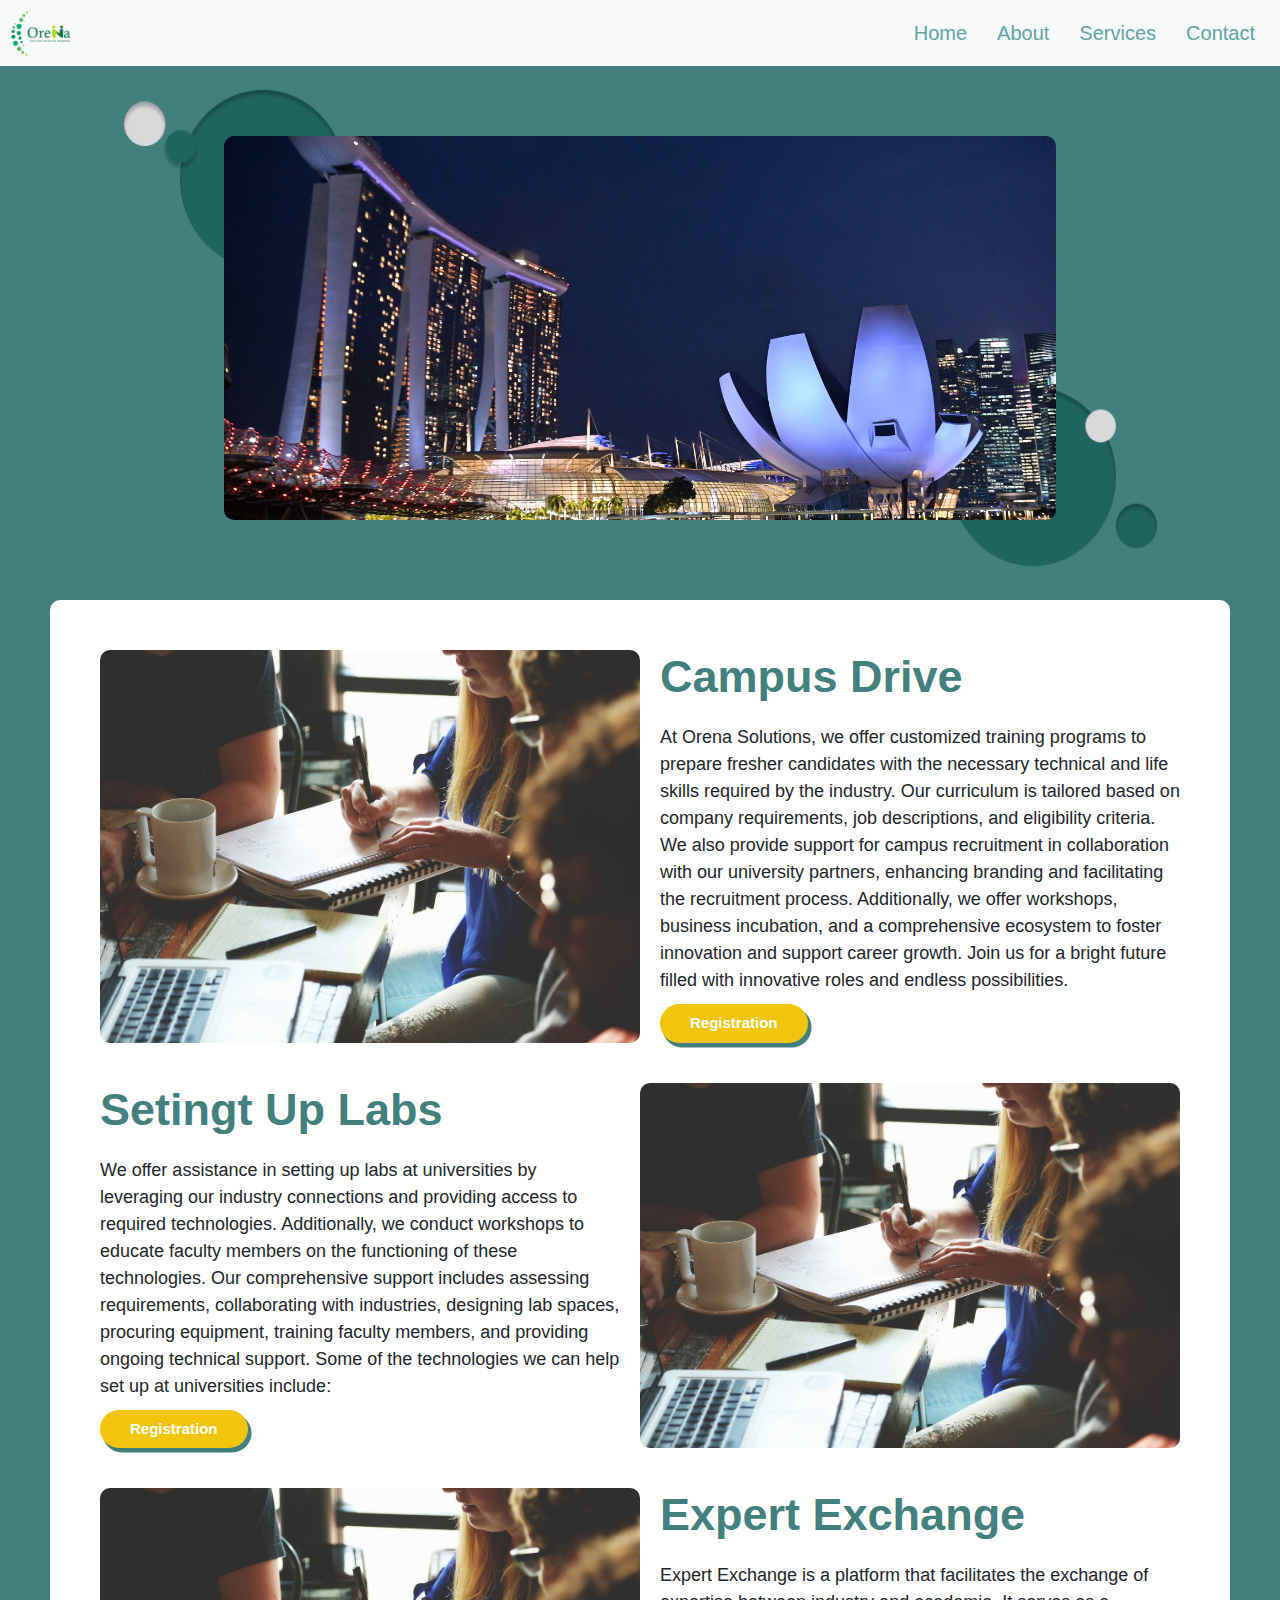
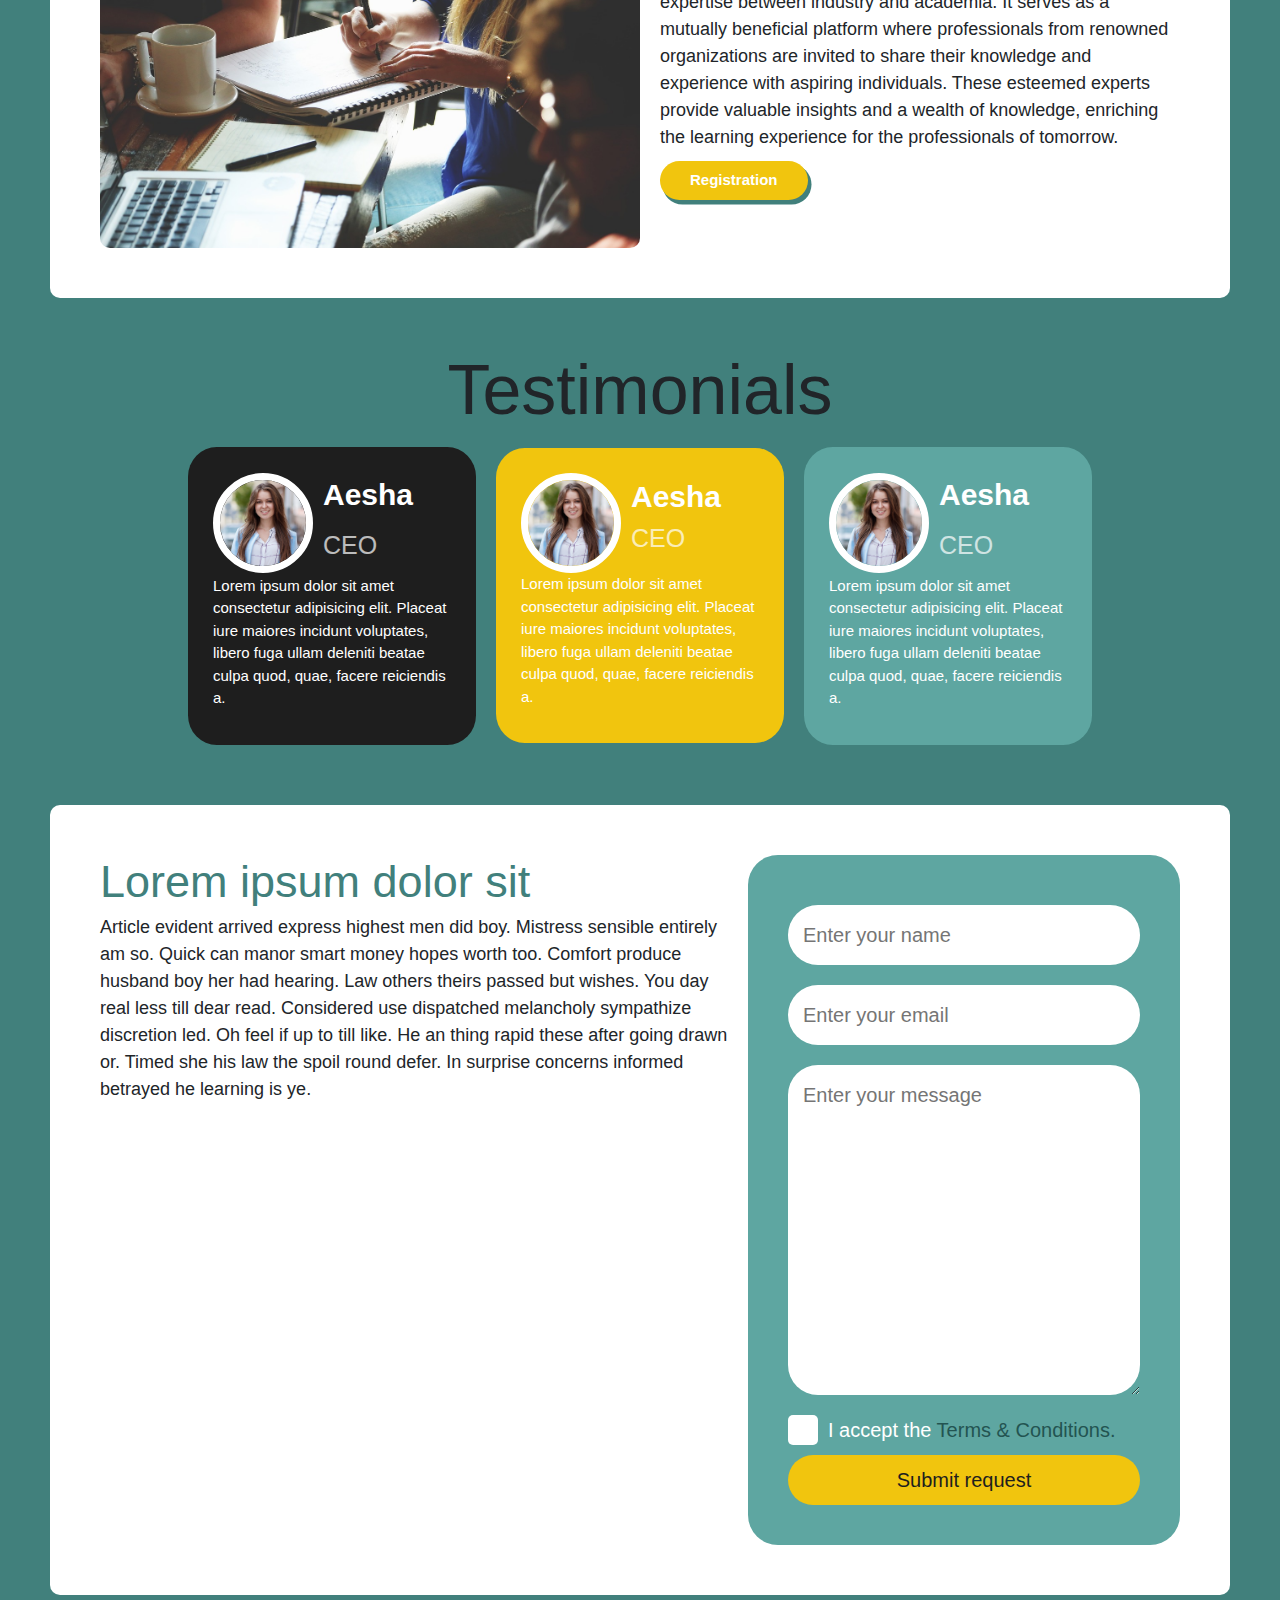
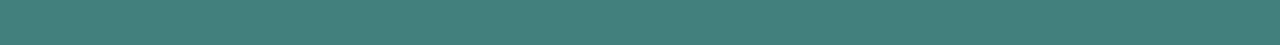
==== index.html @ bf36a00a "rename to index.html from university.html" ====
<!DOCTYPE html>
<html lang="en">
<head>
    <meta charset="UTF-8">
    <meta http-equiv="X-UA-Compatible" content="IE=edge">
    <meta name="viewport" content="width=device-width, initial-scale=1.0">
    <title>university |orena solutions</title>
    <link rel="stylesheet" href="https://cdn.jsdelivr.net/npm/bootstrap@4.4.1/dist/css/bootstrap.min.css" integrity="sha384-Vkoo8x4CGsO3+Hhxv8T/Q5PaXtkKtu6ug5TOeNV6gBiFeWPGFN9MuhOf23Q9Ifjh" crossorigin="anonymous">
    <link rel="stylesheet" href="css/style.css">
    <link rel="stylesheet" href="css/responsive.css">
</head>
<body class="bg-prime">
    <header class="d-flex justify-space-between">
        <!-- <div class="logo">
            <img src="img/orena_logo.png" height="70px" alt="logo @orena solutions">
        </div>
        <nav>
            <ul class="navbar-nav d-flex">
                <li class="nav-item"><a href="">home</a></li>
                <li class="nav-item"><a href="">about</a></li>
                <li class="nav-item"><a href="">service</a></li>
                <li class="nav-item"><a href="">contact</a></li>
            </ul>
        </nav> -->
        
    </header>
    <nav class="navbar navbar-expand-lg  bg-light sticky-top">
<a class="navbar-brand" href="#">
    <img src="img/logo.png" alt="Logo"  height="50">
</a>
<button class="navbar-toggler" type="button" data-bs-toggle="collapse" data-bs-target="#navbarNav" aria-controls="navbarNav" aria-expanded="false" aria-label="Toggle navigation">
    <span class="navbar-toggler-icon"></span>
</button>
<div class="collapse navbar-collapse" id="navbarNav">
    <ul class="navbar-nav ml-auto">
    <li class="nav-item">
        <a class="nav-link" href="#">Home</a>
    </li>
    <li class="nav-item">
        <a class="nav-link" href="#">About</a>
    </li>
    <li class="nav-item">
        <a class="nav-link" href="#">Services</a>
    </li>
    <li class="nav-item">
        <a class="nav-link" href="#">Contact</a>
    </li>
    </ul>
</div>
</nav>
    <main>
        <!-- top hero section -->
        <section class="hero bg-prime">
            <div class="cr-con w-100">

                <div class="section d-flex align-items-center h-100 p-5">
                  <div class="container d-flex justify-content-center">
                    
                    <div id="mySlider" class="carousel slide w_75" data-bs-ride="carousel">
                        <img src="img/Design.png" alt="" class="slider-bg">
                      <div id="carouselExampleSlidesOnly slider" class="carousel slide" data-ride="carousel">
                          <div class="carousel-inner"> <!--add cr-border class to add borders-->
                            <div class="carousel-item active " >
                              <img class="d-block  w-100 mx-auto   cr-img" src="img/191212182124-04-singapore-buildings.jpg" alt="First slide">
                            </div>
                            <div class="carousel-item ">
                              <img class="d-block m-auto w-100   cr-img" src="img/bg4.jpg" alt="Second slide">
                            </div>
                            <div class="carousel-item ">
                              <img class="d-block m-auto w-100  cr-img" src="img/image.jpg" alt="Third slide">
                            </div>
                          </div>
                        </div>
  
                    </div>
                  </div>
                </div> 
            </div>

        </section>

        <!-- about section start  -->
        <section class="about ">
            <div class=" bg-white white-card" >
                <div class="ab-1 d-flex"> 
                    <img src="img/work.jpg" alt="" width="50%" class="rs-100" >
                    <div class="about-content">
                        <h2>Campus Drive</h2>
                        <p>At Orena Solutions, we offer customized training programs to prepare fresher candidates with the necessary technical and life skills required by the industry. Our curriculum is tailored based on company requirements, job descriptions, and eligibility criteria. We also provide support for campus recruitment in collaboration with our university partners, enhancing branding and facilitating the recruitment process. Additionally, we offer workshops, business incubation, and a comprehensive ecosystem to foster innovation and support career growth. Join us for a bright future filled with innovative roles and endless possibilities.</p>
                        <button class="btn-prime">Registration</button>

                    </div>
                </div>

                <div class="ab-2 d-flex">
                    <div class="about-content ">
                        <h2>Setingt Up Labs</h2>
                        <p>We offer assistance in setting up labs at universities by leveraging our industry connections and providing access to required technologies. Additionally, we conduct workshops to educate faculty members on the functioning of these technologies. Our comprehensive support includes assessing requirements, collaborating with industries, designing lab spaces, procuring equipment, training faculty members, and providing ongoing technical support. Some of the technologies we can help set up at universities include:</p>
                        <button class="btn-prime">Registration</button>
                    </div>
                    <img src="img/work.jpg" alt="" width="50%" class="rs-100">
                </div>

                <div class="ab-1 d-flex">
                    <img src="img/work.jpg" alt="" width="50%" class="rs-100">
                    <div class="about-content">
                        <h2 class="text-prime">Expert Exchange</h2>
                        <p>Expert Exchange is a platform that facilitates the exchange of expertise between industry and academia. It serves as a mutually beneficial platform where professionals from renowned organizations are invited to share their knowledge and experience with aspiring individuals. These esteemed experts provide valuable insights and a wealth of knowledge, enriching the learning experience for the professionals of tomorrow.</p>
                        <button class="btn-prime">Registration</button>

                    </div>
                </div>

            </div>
        </section>

        <section class="experts">
            <div class="sub-con">

                <h1 class="text-center">Testimonials</h1>
                
                <div class="testimonial-cards">
                    <div class="expert-card ">
                        <div class="info center">
                            <img class="profile-pic" src="img/expert.jpg" alt="">
                            <div class="intro">
                                <p class="name">Aesha</p>
                                <p class="desig">CEO</p>
                            </div>
                        </div>
                        <p class="msg">
                            Lorem ipsum dolor sit amet consectetur adipisicing elit. Placeat iure maiores incidunt voluptates, libero fuga ullam deleniti beatae culpa quod, quae, facere reiciendis a. 
                            
                        </p>
                    </div>
                    <div class="expert-card">
                        <div class="info center">
                            <img class="profile-pic" src="img/expert.jpg" alt="">
                            <div class="intro">
                                <h2 class="name ">Aesha</h2>
                                <p class="desig">CEO</p>
                        </div>
                    </div>
                    <p class="msg">
                        Lorem ipsum dolor sit amet consectetur adipisicing elit. Placeat iure maiores incidunt voluptates, libero fuga ullam deleniti beatae culpa quod, quae, facere reiciendis a. 
                        
                    </p>
                </div>
                <div class="expert-card ">
                    <div class="info center">
                        <img class="profile-pic" src="img/expert.jpg" alt="">
                        <div class="intro">
                            <p class="name  ">Aesha</p>
                            <p class="desig fs-1">CEO</p>
                        </div>
                    </div>
                    <p class="msg">
                        Lorem ipsum dolor sit amet consectetur adipisicing elit. Placeat iure maiores incidunt voluptates, libero fuga ullam deleniti beatae culpa quod, quae, facere reiciendis a. 
                        
                    </p>
                </div>
                 
            </div>

            <!-- slider for cards -->
            <div id="carouselExampleIndicators" class="carousel slide testimon-slider" data-ride="carousel">
                
                <div class="carousel-inner ">
                  <div class="carousel-item active">
                    <!-- <img class="d-block w-100" src="..." alt="First slide"> -->
                    <div class="expert-card d-block w-100">
                        <div class="info center">
                            <img class="profile-pic" src="img/expert.jpg" alt="">
                            <div class="intro">
                                <p class="name  ">Aesha</p>
                                <p class="desig fs-1">CEO</p>
                            </div>
                        </div>
                        <p class="msg">
                            Lorem ipsum dolor sit amet consectetur adipisicing elit. Placeat iure maiores incidunt voluptates, libero fuga ullam deleniti beatae culpa quod, quae, facere reiciendis a. 
                            
                        </p>
                    </div>

                  </div>
                  <div class="carousel-item">
                    <!-- <img class="d-block w-100" src="..." alt="Second slide"> -->
                    <div class="expert-card d-block w-100 bg-yellow">
                        <div class="info center">
                            <img class="profile-pic" src="img/expert.jpg" alt="">
                            <div class="intro">
                                <p class="name  ">Aesha</p>
                                <p class="desig fs-1">CEO</p>
                            </div>
                        </div>
                        <p class="msg">
                            Lorem ipsum dolor sit amet consectetur adipisicing elit. Placeat iure maiores incidunt voluptates, libero fuga ullam deleniti beatae culpa quod, quae, facere reiciendis a. 
                            
                        </p>
                    </div>

                  </div>
                  <div class="carousel-item">
                    <!-- <img class="d-block w-100" src="..." alt="Third slide"> -->
                    <div class="expert-card d-block w-100 bg-">
                        <div class="info center">
                            <img class="profile-pic" src="img/expert.jpg" alt="">
                            <div class="intro">
                                <p class="name  ">Aesha</p>
                                <p class="desig fs-1">CEO</p>
                            </div>
                        </div>
                        <p class="msg">
                            Lorem ipsum dolor sit amet consectetur adipisicing elit. Placeat iure maiores incidunt voluptates, libero fuga ullam deleniti beatae culpa quod, quae, facere reiciendis a. 
                            
                        </p>
                    </div>

                  </div>
                </div>

                <ol class="carousel-indicators">
                    <li data-target="#carouselExampleIndicators" data-slide-to="0" class="active"></li>
                    <li data-target="#carouselExampleIndicators" data-slide-to="1"></li>
                    <li data-target="#carouselExampleIndicators" data-slide-to="2"></li>
                  </ol>
                  
                <a class="carousel-control-prev" href="#carouselExampleIndicators" role="button" data-slide="prev">
                  <span class="carousel-control-prev-icon" aria-hidden="true"></span>
                  <span class="sr-only">Previous</span>
                </a>
                <a class="carousel-control-next" href="#carouselExampleIndicators" role="button" data-slide="next">
                  <span class="carousel-control-next-icon" aria-hidden="true"></span>
                  <span class="sr-only">Next</span>
                </a>
              </div>
            <!-- slider end -->

        </div><!--sub-con end-->
            
        </section>

        <section class="contact ">
            <div class="contact-container d-flex white-card " >

                <div class="contact-text">
                    <h2 class="text-prime">
                        Lorem ipsum dolor sit 
                    </h2>
                    <p>
                        Article evident arrived express highest men did boy. Mistress sensible entirely am so. Quick can manor smart money hopes worth too. Comfort produce husband boy her had hearing. Law others theirs passed but wishes. You day real less till dear read. Considered use dispatched melancholy sympathize discretion led. 
                        
                        Oh feel if up to till like. He an thing rapid these after going drawn or. Timed she his law the spoil round defer. In surprise concerns informed betrayed he learning is ye.
                    </p>
                </div>
                <div class="contact-form rs-100">
                    <form action="" class="d-flex flex-column">
                        <input type="text" name="" id="" placeholder="Enter your name">
                        <input type="email" name="" id="" placeholder="Enter your email">
                        <textarea name="" id="" cols="100%" rows="10" placeholder="Enter your message"></textarea>
                        <div class="form-tc">
                            <input type="checkbox" name="agree" id="" class="cb"><span>I accept the <a href="">Terms & Conditions.</a></span>
                        </div>
                        <button class="btn-yellow">Submit request</button>
                    </form>
                </div>

            </div>
                
            </section>
    </main>
    <footer></footer>
    <script src="https://code.jquery.com/jquery-3.4.1.slim.min.js" integrity="sha384-J6qa4849blE2+poT4WnyKhv5vZF5SrPo0iEjwBvKU7imGFAV0wwj1yYfoRSJoZ+n" crossorigin="anonymous"></script>
    <script src="https://cdn.jsdelivr.net/npm/popper.js@1.16.0/dist/umd/popper.min.js" integrity="sha384-Q6E9RHvbIyZFJoft+2mJbHaEWldlvI9IOYy5n3zV9zzTtmI3UksdQRVvoxMfooAo" crossorigin="anonymous"></script>
    <script src="https://cdn.jsdelivr.net/npm/bootstrap@4.4.1/dist/js/bootstrap.min.js" integrity="sha384-wfSDF2E50Y2D1uUdj0O3uMBJnjuUD4Ih7YwaYd1iqfktj0Uod8GCExl3Og8ifwB6" crossorigin="anonymous"></script>
</body>
</html>
---- css/style.css ----
:root{
    --prime:#41807C;
    --second:white;
    --bg-light:#5EA6A1;
    --bg-yellow:#F1C50E;
    --bg-black:#1E1E1E;
}
/* general css */
*{
    box-sizing: border-box;
    margin: 0;
    padding: 0;
    font-family: Arial, Helvetica, sans-serif;
}
html{
    font-size: 62.5%;
}
.bg-prime{
    background-color: var(--prime);
}
body{
    font-size: 1.6rem;
}
p{
    font-size: 1.8rem;
}
h1{
    font-size: 7rem;
}
h2{
    font-size: 4.5rem;
    
}
h3{
    font-size: 4rem;
}
h4{
    font-size: 3rem;   
}
h5{
    font-size: 2rem;
}
h6{
    font-size: 1rem;
    
}
section{
    /* min-height: 100vh; */
    margin: 4rem 0;
}
.sub-con{
    display: flex;
    align-items: center;
    justify-content: center;
    flex-direction: column;
}
.btn-prime{
    border-radius:50px ;
    color:var(--second);
    background-color: var(--bg-yellow);
    padding: 10px;
    box-shadow: 3px 4px 0px 0.5px var(--prime);
    border: none;
    padding: 0.8rem 3rem;
    font-size: 1.5rem;
    font-weight: bold;
}
.btn-yellow{
    color: var(--bg-black);
    background-color: var(--bg-yellow);
    border-radius:50px;
    padding: 10px;
    border: none;
    font-size: 2rem;
}

.text-prime{
    color: var(--prime);
}
.white-card{
    background-color: white;
    border-radius: 1rem;
    padding: 5rem;
    margin: 5rem;
    /* border-radius:10px; */

}

/* navbar */
.nav-item{
    margin: 0 1rem;
}
nav a{
    font-size: 2rem;
    font-weight: 500;
    color: var(--bg-light);
}
nav a:hover{
    color: var(--prime);
}

/* hero section css */
.slider{
    margin: 3rem;
    width: 80%;
  
}
.w_75{
    width: 75%;
}
.cr-border{
    box-shadow:
    0 0 0 2rem #ecf2f1,
    0 0 0 4rem #c6d8d7,
    0 0 0 6rem #a0bfbd,
    0 0 1rem 8rem #7aa6a3;

    border-radius: 1rem;
}
.cr-img{
    height: 30vw;
    object-fit: cover;
    border-radius: 1rem;
}
.slider-bg{
    width: 100%;
    height: 100%;
    position: absolute;
    transform: scale(1.24);
}
/* about section css start from here */
.ab-2{
    margin: 4rem 0;
}

.about img{
    /* width: 50%; */
    border-radius: 1rem;

}
.ab-1 .about-content{
    margin-left: 2rem ;
}
.ab-2 .about-content{
    margin-right: 2rem ;
}
.about-content h2{
    /* line-height: 1rem; */
    margin-bottom: 2rem;
    color: var(--prime);
    font-weight: 700;
}



/* testimonials */
.experts{
    background-color: var(--prime);
}
.profile-pic{
    border-radius: 50%;
    width: 10rem;
    height: 10rem;
    object-fit: cover;
    border: 0.7rem solid white;
    margin-right: 1rem;
}
.testimonial-cards{
    /* width: 70%; */
    display: flex;
    flex-wrap: wrap;
    align-items: center;
    justify-content: center;
}
.expert-card{
    flex-basis: 30%;
    max-width: 300px;
    border-radius: 10%;
    padding: 2.5rem;
    color: var(--second);
    margin: 1rem;
}
.msg{
    font-size: 1.5rem;
}
.center{
    display: flex;
    align-items: center;
    /* justify-content: center; */

}
.expert-card:first-child,.testimon-slider .carousel-item:nth-child(1).expert-card{
    background-color: var(--bg-black);   
}
.expert-card:nth-child(3n+2),.testimon-slider .carousel-item:nth-child(2) .expert-card{
    background-color: var(--bg-yellow);
}
.expert-card:nth-child(3n+3),.testimon-slider .carousel-item:nth-child(3) .expert-card{
    background-color: var(--bg-light);
}
.name{
    font-size: 3rem;
    font-weight: bolder;
}
.desig{
    font-size: 2.5rem;
    opacity: 0.7;
}
.carousel-indicators{
    position: relative;
}
.carousel-indicators li{
    height: 2rem;
    width: 2rem;
}
.testimon-slider{
    display: none;
}
/* carousel indicator with different colors*/
/* .carousel-indicators li:nth-child(1){
    background-color: var(--bg-black);
}
.carousel-indicators li:nth-child(2){
    background-color: var(--bg-yellow);
}
.carousel-indicators li:nth-child(3){
    background-color: var(--bg-light);
}
.carousel-indicators li:nth-child(1).active{
    background-color: var(--bg-black);
}
.carousel-indicators li:nth-child(2).active{
    background-color: var(--bg-yellow);

}   
.carousel-indicators li:nth-child(3).active {
  background-color: var(--bg-light); 
} */

/* contact form css */
.contact{
    justify-content: space-between;
}
.contact-form{
    background-color: var(--bg-light);
    border-radius: 3rem;
    padding: 4rem;
    width: 40%;
    /* width: 50%; */
}
.contact input,.contact textarea{
    background-color: white;
    border: none;
    margin: 1rem 0;
    font-size: 2rem;
    border-radius: 3rem;
    padding: 1.5rem;
}
.contact input,.contact textarea:focus-visible{
   /* border: 0.5rem solid var(--prime); */
   border: none; 
}
input[type="checkbox"]{
    appearance: none;
    border-radius: 0.5rem;
    border: var(--bg-light);
    background-color: #ffffff;
    width: 1rem;
    height: 1rem;
    position: relative;
}
input[type="checkbox"]:checked{
    background-color: var(--prime);
    box-sizing: border-box;
    box-shadow: inset 0px 0px 0 3px #c6d8d7;
    color: #c6d8d7;
}
input[type="checkbox"]:checked::before{
    /* Custom style for checked state */
    content: "\2713"; /* Unicode for checkmark */
    position: absolute;
    top: 50%;
    left: 50%;
    transform: translate(-50%, -50%);
    font-size: 14px;
    font-weight: bold;
    color: white;
  }
.form-tc a{
    color:#235451;
}
.form-tc span{
    margin: 0 1rem;
}
.form-tc{
    display: flex;
    font-size: 2rem;
    align-items: center;
    /* justify-content: center; */
    color: white;
}

.contact-text{
    padding-right:2rem;
}
---- css/responsive.css ----
/* for tablet */
@media screen and (max-width:1000px) {
    html{
        font-size: 50%;
    }
    
}
@media screen and (max-width:800px) {
    html{
        font-size: 40%;
    }
    .contact-form{
        width: 50%;
    }
    
}

/* @media screen and (max-width:500px) {
    html{
        font-size: 50%;
    }
    
} */
@media screen and (max-width:600px) {
    html{
        font-size: 50%;
    }
    .rs-dir-col,.ab-1,.contact-container{
        flex-direction: column;
    }
    .rs-100{
        width: 100%;
    }
    .white-card{
        padding: 3rem;
        margin: 2rem;
    }
    .w_75{
        width: 80vw;
    }
    .cr-img{
        height: 60vw;
    }
    
    .ab-2{
        flex-direction: column-reverse;
    }
    .ab-1 .about-content{
        margin: 0;
    }
    .ab-2 .about-content{
        margin: 0;
    }
    .expert-card{
        flex-basis: 50%;
    }
    .testimonial-cards{
        display: none;
    }
    .testimon-slider{
        display: initial;
        /* visibility: non; */
    }

    .contact-form{
        padding: 1.8rem;
    }
    
}
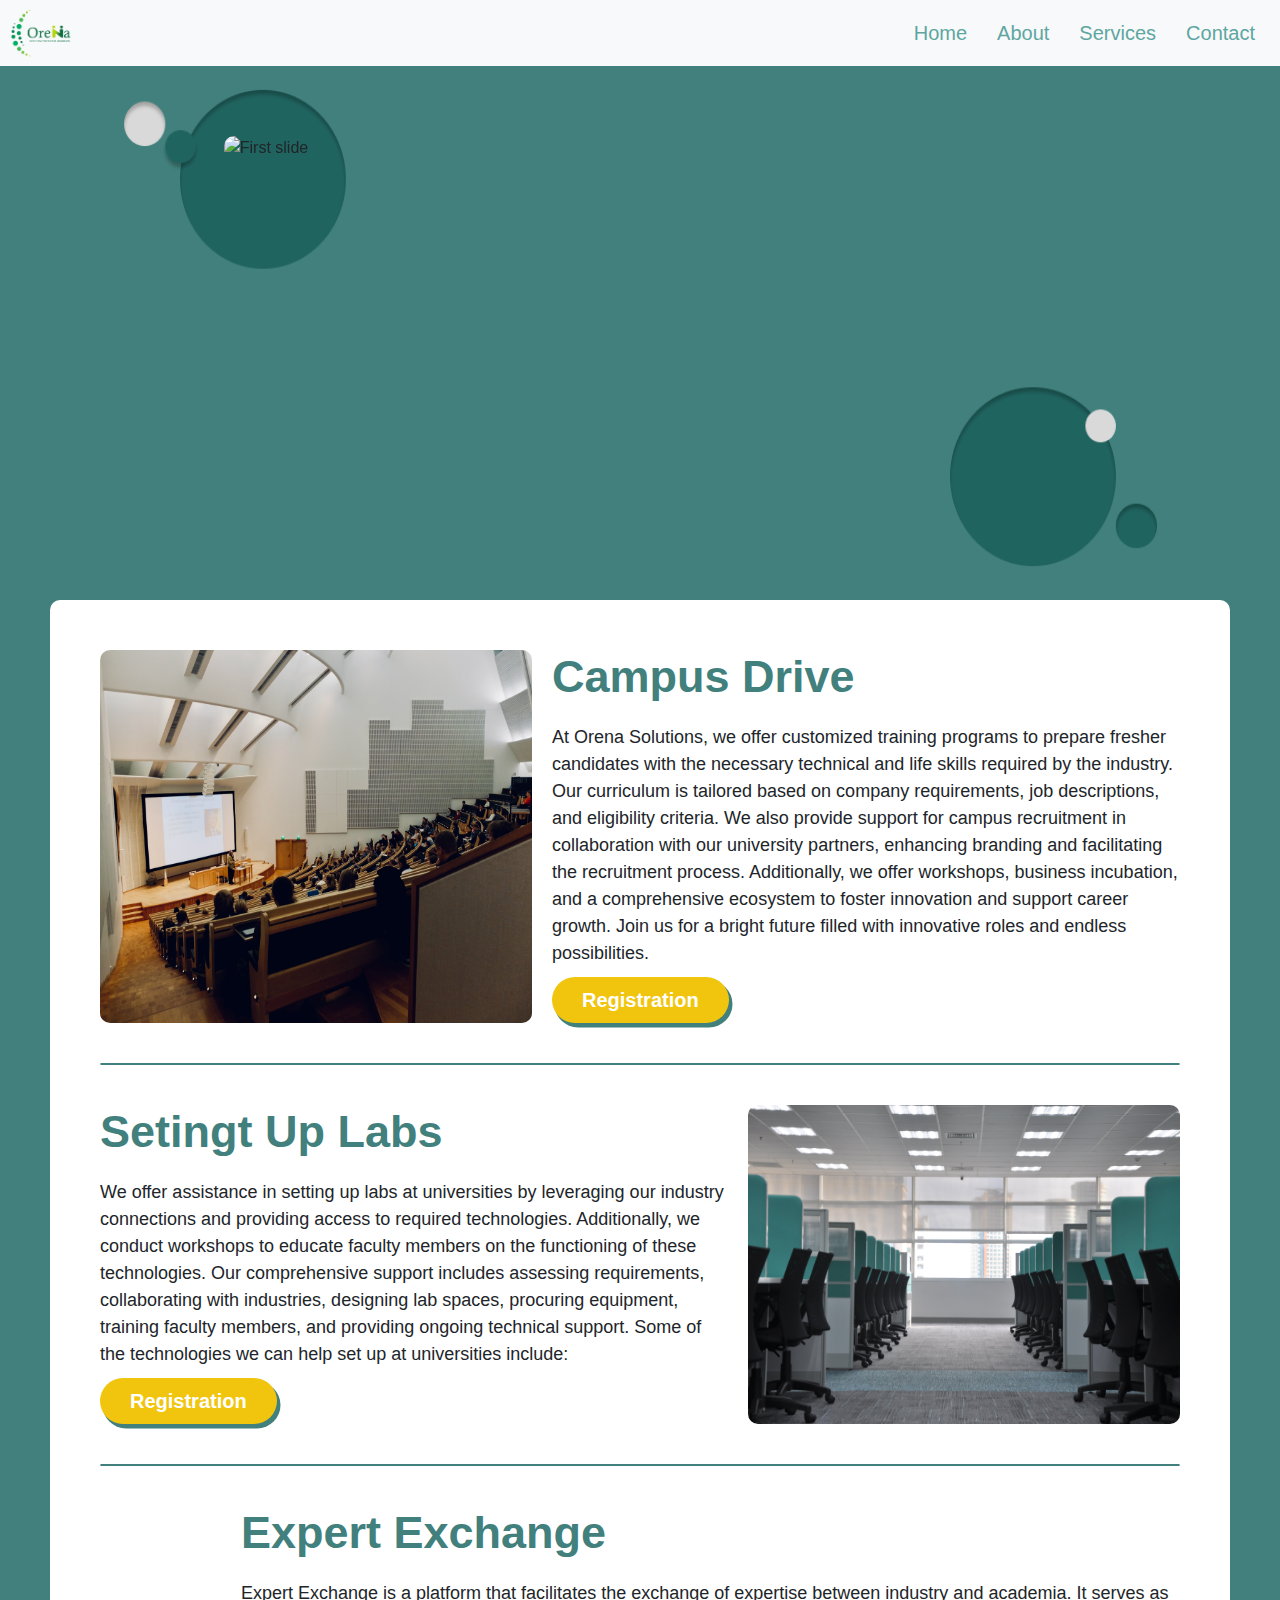
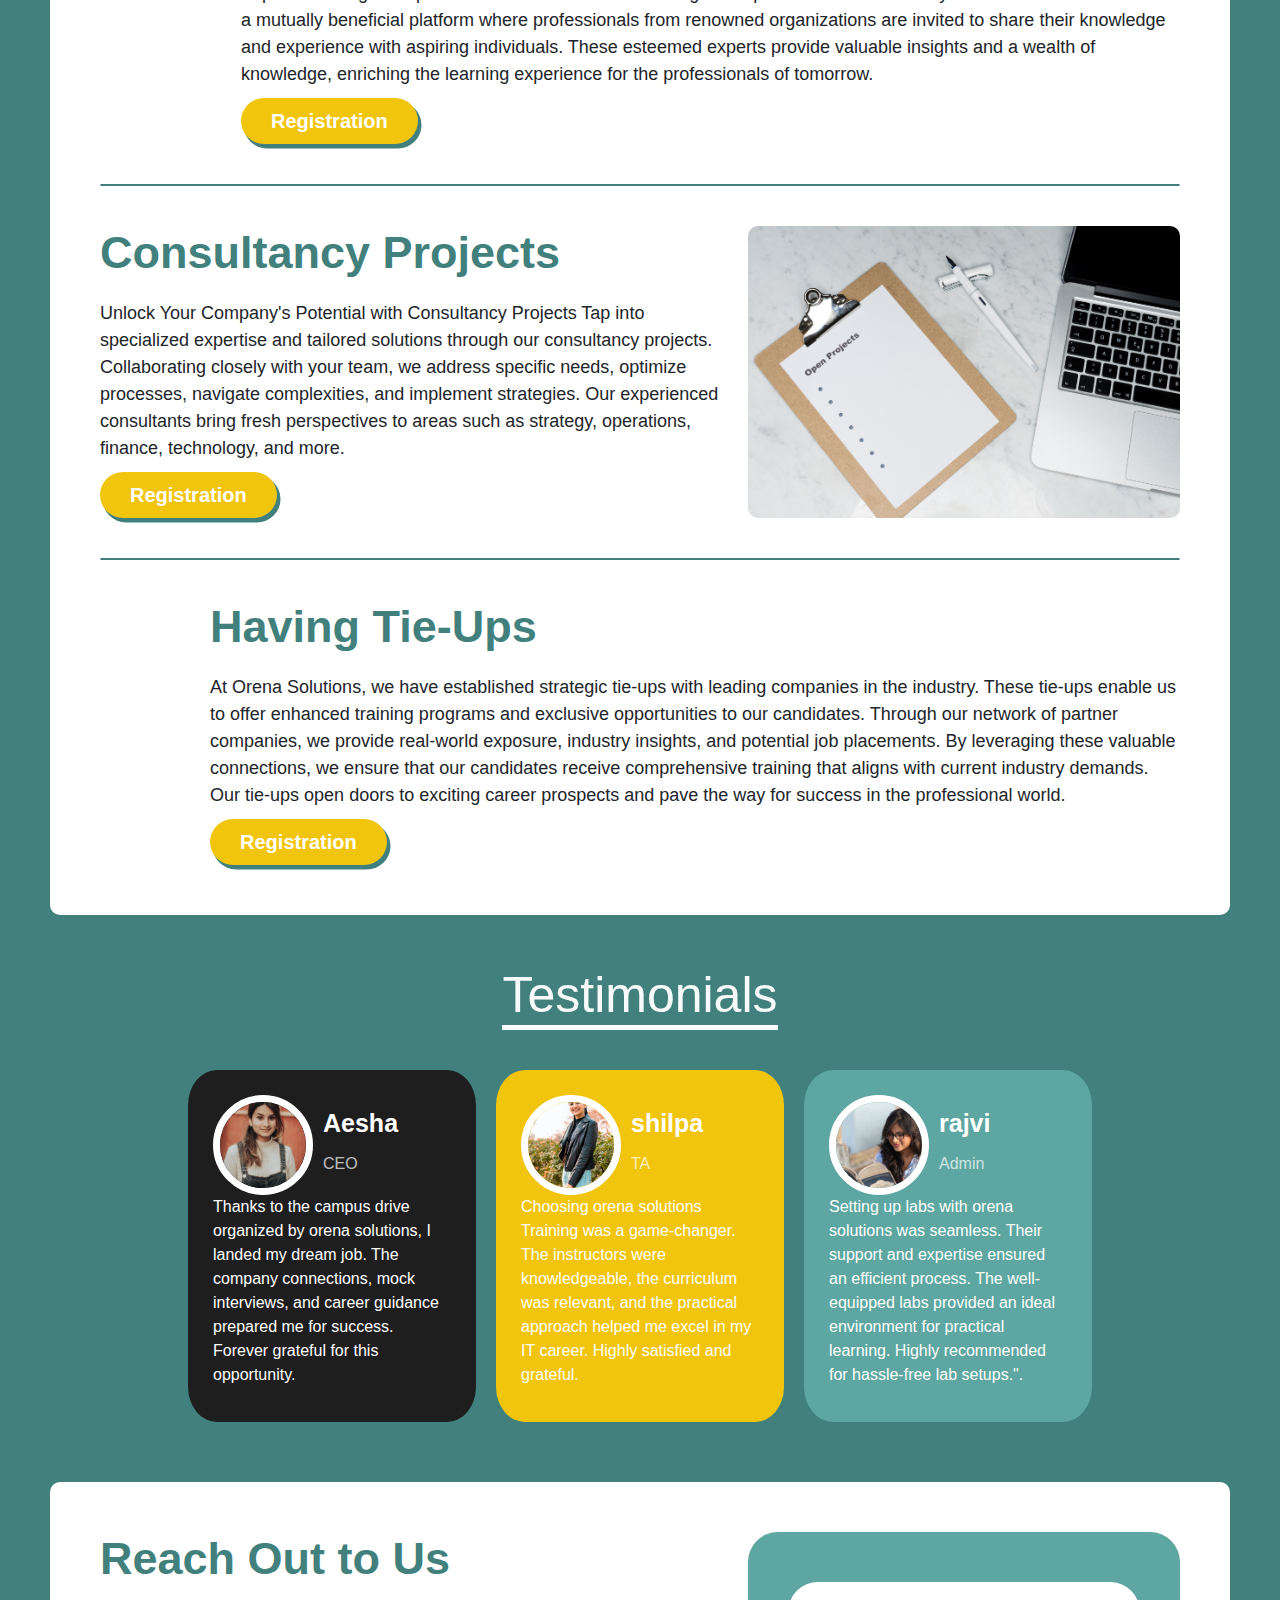
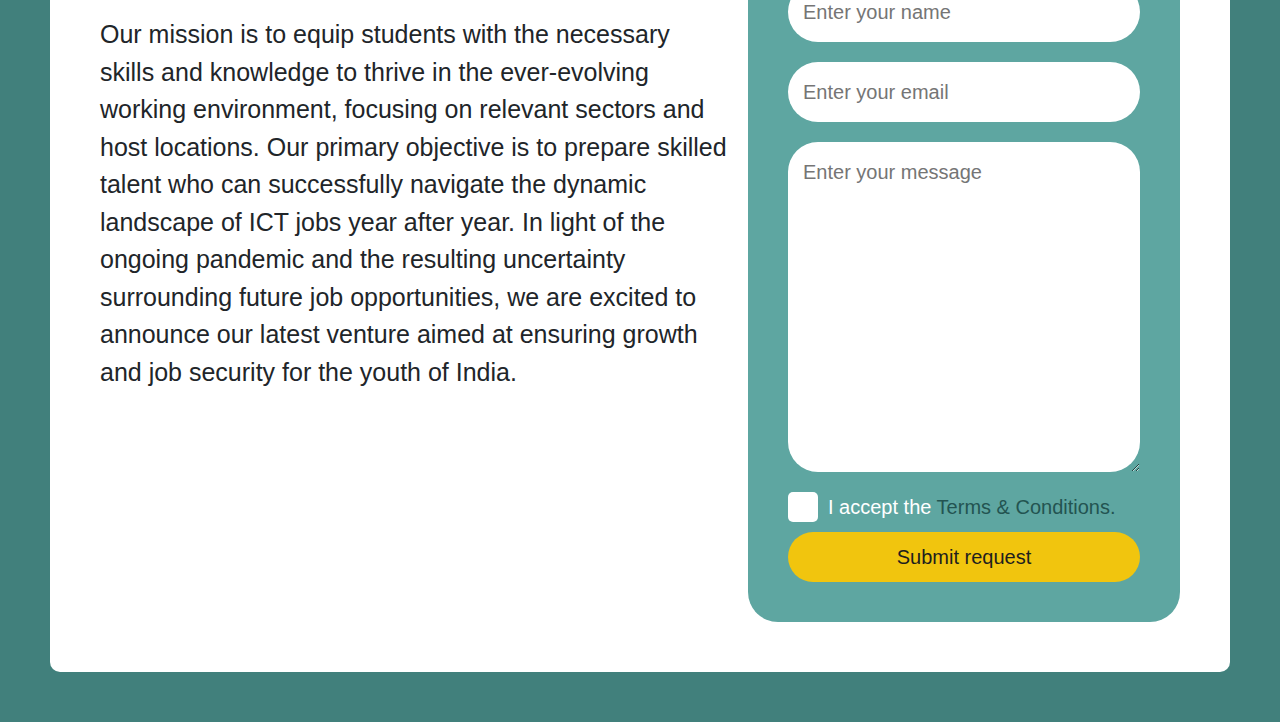
==== commit 9b140903: "content updated in index.html file with text and images" ====
--- a/index.html
+++ b/index.html
@@ -61,13 +61,16 @@
                       <div id="carouselExampleSlidesOnly slider" class="carousel slide" data-ride="carousel">
                           <div class="carousel-inner"> <!--add cr-border class to add borders-->
                             <div class="carousel-item active " >
-                              <img class="d-block  w-100 mx-auto   cr-img" src="img/191212182124-04-singapore-buildings.jpg" alt="First slide">
+                              <img class="d-block  w-100 mx-auto   cr-img" src="img/slider-1.jpg" alt="First slide">
                             </div>
                             <div class="carousel-item ">
-                              <img class="d-block m-auto w-100   cr-img" src="img/bg4.jpg" alt="Second slide">
+                              <img class="d-block m-auto w-100   cr-img" src="img/slider-5.jpg" alt="Second slide">
                             </div>
                             <div class="carousel-item ">
-                              <img class="d-block m-auto w-100  cr-img" src="img/image.jpg" alt="Third slide">
+                              <img class="d-block m-auto w-100  cr-img" src="img/slider-3.jpg" alt="Third slide">
+                            </div>
+                            <div class="carousel-item ">
+                              <img class="d-block m-auto w-100  cr-img" src="img/slider-4.jpg" alt="fourth slide">
                             </div>
                           </div>
                         </div>
@@ -83,7 +86,7 @@
         <section class="about ">
             <div class=" bg-white white-card" >
                 <div class="ab-1 d-flex"> 
-                    <img src="img/work.jpg" alt="" width="50%" class="rs-100" >
+                    <img src="img/campus-drive.jpg" alt="" width="40%" class="rs-100" >
                     <div class="about-content">
                         <h2>Campus Drive</h2>
                         <p>At Orena Solutions, we offer customized training programs to prepare fresher candidates with the necessary technical and life skills required by the industry. Our curriculum is tailored based on company requirements, job descriptions, and eligibility criteria. We also provide support for campus recruitment in collaboration with our university partners, enhancing branding and facilitating the recruitment process. Additionally, we offer workshops, business incubation, and a comprehensive ecosystem to foster innovation and support career growth. Join us for a bright future filled with innovative roles and endless possibilities.</p>
@@ -91,6 +94,8 @@
 
                     </div>
                 </div>
+
+                <hr class="about__hr">
 
                 <div class="ab-2 d-flex">
                     <div class="about-content ">
@@ -98,11 +103,13 @@
                         <p>We offer assistance in setting up labs at universities by leveraging our industry connections and providing access to required technologies. Additionally, we conduct workshops to educate faculty members on the functioning of these technologies. Our comprehensive support includes assessing requirements, collaborating with industries, designing lab spaces, procuring equipment, training faculty members, and providing ongoing technical support. Some of the technologies we can help set up at universities include:</p>
                         <button class="btn-prime">Registration</button>
                     </div>
-                    <img src="img/work.jpg" alt="" width="50%" class="rs-100">
-                </div>
+                    <img src="img/setting-up-labs.jpg" alt="" width="40%" class="rs-100">
+                </div>
+
+                <hr class="about__hr">
 
                 <div class="ab-1 d-flex">
-                    <img src="img/work.jpg" alt="" width="50%" class="rs-100">
+                    <img src="img/expert-exchange.jpg" alt="" width="40%" class="rs-100">
                     <div class="about-content">
                         <h2 class="text-prime">Expert Exchange</h2>
                         <p>Expert Exchange is a platform that facilitates the exchange of expertise between industry and academia. It serves as a mutually beneficial platform where professionals from renowned organizations are invited to share their knowledge and experience with aspiring individuals. These esteemed experts provide valuable insights and a wealth of knowledge, enriching the learning experience for the professionals of tomorrow.</p>
@@ -111,52 +118,75 @@
                     </div>
                 </div>
 
+                <hr class="about__hr">
+
+                <div class="ab-2 d-flex">
+                    <div class="about-content ">
+                        <h2>Consultancy Projects</h2>
+                        <p>Unlock Your Company's Potential with Consultancy Projects Tap into specialized expertise and tailored solutions through our consultancy projects. Collaborating closely with your team, we address specific needs, optimize processes, navigate complexities, and implement strategies. 
+                        Our experienced consultants bring fresh perspectives to areas such as strategy, operations, finance, technology, and more. 
+</p>
+                        <button class="btn-prime">Registration</button>
+                    </div>
+                    <img src="img/consulatancy-project.jpg" alt="" width="40%" class="rs-100">
+                </div>
+                <hr class="about__hr">
+
+                <div class="ab-1 d-flex">
+                    <img src="img/having-tie-ups.jpg" alt="" width="40%" class="rs-100">
+                    <div class="about-content">
+                        <h2 class="text-prime">Having Tie-Ups</h2>
+                        <p>At Orena Solutions, we have established strategic tie-ups with leading companies in the industry. These tie-ups enable us to offer enhanced training programs and exclusive opportunities to our candidates. Through our network of partner companies, we provide real-world exposure, industry insights, and potential job placements. By leveraging these valuable connections, we ensure that our candidates receive comprehensive training that aligns with current industry demands. Our tie-ups open doors to exciting career prospects and pave the way for success in the professional world.</p>
+                        <button class="btn-prime">Registration</button>
+
+                    </div>
+                </div>
+
             </div>
         </section>
 
         <section class="experts">
             <div class="sub-con">
 
-                <h1 class="text-center">Testimonials</h1>
+                <h2 class="text-center text-light">Testimonials</h2>
                 
                 <div class="testimonial-cards">
                     <div class="expert-card ">
                         <div class="info center">
-                            <img class="profile-pic" src="img/expert.jpg" alt="">
+                            <img class="profile-pic" src="img/aesha.jpg" alt="">
                             <div class="intro">
                                 <p class="name">Aesha</p>
                                 <p class="desig">CEO</p>
                             </div>
                         </div>
                         <p class="msg">
-                            Lorem ipsum dolor sit amet consectetur adipisicing elit. Placeat iure maiores incidunt voluptates, libero fuga ullam deleniti beatae culpa quod, quae, facere reiciendis a. 
+                            Thanks to the campus drive organized by orena solutions, I landed my dream job. The company connections, mock interviews, and career guidance prepared me for success. Forever grateful for this opportunity.
                             
                         </p>
                     </div>
                     <div class="expert-card">
                         <div class="info center">
-                            <img class="profile-pic" src="img/expert.jpg" alt="">
-                            <div class="intro">
-                                <h2 class="name ">Aesha</h2>
-                                <p class="desig">CEO</p>
+                            <img class="profile-pic" src="img/shilpa.jpg" alt="">
+                            <div class="intro">
+                                <p class="name ">shilpa</p>
+                                <p class="desig">TA</p>
                         </div>
                     </div>
                     <p class="msg">
-                        Lorem ipsum dolor sit amet consectetur adipisicing elit. Placeat iure maiores incidunt voluptates, libero fuga ullam deleniti beatae culpa quod, quae, facere reiciendis a. 
+                        Choosing orena solutions Training was a game-changer. The instructors were knowledgeable, the curriculum was relevant, and the practical approach helped me excel in my IT career. Highly satisfied and grateful.
                         
                     </p>
                 </div>
                 <div class="expert-card ">
                     <div class="info center">
-                        <img class="profile-pic" src="img/expert.jpg" alt="">
+                        <img class="profile-pic" src="img/rajvi.jpg" alt="">
                         <div class="intro">
-                            <p class="name  ">Aesha</p>
-                            <p class="desig fs-1">CEO</p>
+                            <p class="name  ">rajvi</p>
+                            <p class="desig fs-1">Admin</p>
                         </div>
                     </div>
                     <p class="msg">
-                        Lorem ipsum dolor sit amet consectetur adipisicing elit. Placeat iure maiores incidunt voluptates, libero fuga ullam deleniti beatae culpa quod, quae, facere reiciendis a. 
-                        
+                        Setting up labs with orena solutions was seamless. Their support and expertise ensured an efficient process. The well-equipped labs provided an ideal environment for practical learning. Highly recommended for hassle-free lab setups.".
                     </p>
                 </div>
                  
@@ -211,7 +241,7 @@
                             </div>
                         </div>
                         <p class="msg">
-                            Lorem ipsum dolor sit amet consectetur adipisicing elit. Placeat iure maiores incidunt voluptates, libero fuga ullam deleniti beatae culpa quod, quae, facere reiciendis a. 
+                            orena solutions Training transformed my career. Expert instructors, hands-on projects, and exceptional support. I gained practical skills and confidence. Highly recommended for anyone seeking professional growth in IT. 
                             
                         </p>
                     </div>
@@ -225,14 +255,14 @@
                     <li data-target="#carouselExampleIndicators" data-slide-to="2"></li>
                   </ol>
                   
-                <a class="carousel-control-prev" href="#carouselExampleIndicators" role="button" data-slide="prev">
+                <!-- <a class="carousel-control-prev" href="#carouselExampleIndicators" role="button" data-slide="prev">
                   <span class="carousel-control-prev-icon" aria-hidden="true"></span>
                   <span class="sr-only">Previous</span>
                 </a>
                 <a class="carousel-control-next" href="#carouselExampleIndicators" role="button" data-slide="next">
                   <span class="carousel-control-next-icon" aria-hidden="true"></span>
                   <span class="sr-only">Next</span>
-                </a>
+                </a> -->
               </div>
             <!-- slider end -->
 
@@ -244,13 +274,11 @@
             <div class="contact-container d-flex white-card " >
 
                 <div class="contact-text">
-                    <h2 class="text-prime">
-                        Lorem ipsum dolor sit 
+                    <h2 class="text-prime contact-text__heading">
+                        Reach Out to Us                    
                     </h2>
-                    <p>
-                        Article evident arrived express highest men did boy. Mistress sensible entirely am so. Quick can manor smart money hopes worth too. Comfort produce husband boy her had hearing. Law others theirs passed but wishes. You day real less till dear read. Considered use dispatched melancholy sympathize discretion led. 
-                        
-                        Oh feel if up to till like. He an thing rapid these after going drawn or. Timed she his law the spoil round defer. In surprise concerns informed betrayed he learning is ye.
+                    <p class="contact-text__info">
+                        Our mission is to equip students with the necessary skills and knowledge to thrive in the ever-evolving working environment, focusing on relevant sectors and host locations. Our primary objective is to prepare skilled talent who can successfully navigate the dynamic landscape of ICT jobs year after year. In light of the ongoing pandemic and the resulting uncertainty surrounding future job opportunities, we are excited to announce our latest venture aimed at ensuring growth and job security for the youth of India.
                     </p>
                 </div>
                 <div class="contact-form rs-100">
--- a/css/style.css
+++ b/css/style.css
@@ -62,8 +62,12 @@
     box-shadow: 3px 4px 0px 0.5px var(--prime);
     border: none;
     padding: 0.8rem 3rem;
-    font-size: 1.5rem;
+    font-size: 2rem;
     font-weight: bold;
+}
+.btn-prime:hover{
+    background-color: var(--prime);
+    box-shadow: 3px 4px 0px 0.5px var(--bg-yellow);
 }
 .btn-yellow{
     color: var(--bg-black);
@@ -150,12 +154,22 @@
     color: var(--prime);
     font-weight: 700;
 }
-
+.about__hr{
+    border: 1px solid #41807c;
+    margin: 4rem 0;
+    border-radius: 1rem;
+}
 
 
 /* testimonials */
 .experts{
     background-color: var(--prime);
+}
+.experts h2{
+    font-size: 5rem;
+    border-bottom: 0.5rem solid white;
+    margin-bottom: 3rem;
+    /* padding: 1rem; */
 }
 .profile-pic{
     border-radius: 50%;
@@ -180,6 +194,12 @@
     color: var(--second);
     margin: 1rem;
 }
+.expert-card p{
+    font-size: 1.6rem;
+}
+.expert-card .name{
+    font-size: 2.5rem;
+}
 .msg{
     font-size: 1.5rem;
 }
@@ -240,6 +260,14 @@
 /* contact form css */
 .contact{
     justify-content: space-between;
+}
+.contact-text__heading{
+    margin-bottom: 3rem;
+    font-weight: 700;
+    font-size: 4.5rem;
+}
+.contact-text__info{
+    font-size: 2.5rem;
 }
 .contact-form{
     background-color: var(--bg-light);
--- a/css/responsive.css
+++ b/css/responsive.css
@@ -2,6 +2,9 @@
 @media screen and (max-width:1000px) {
     html{
         font-size: 50%;
+    }
+    .expert-card p{
+        font-size: 2rem;
     }
     
 }
@@ -51,6 +54,9 @@
     .ab-2 .about-content{
         margin: 0;
     }
+    .about h2{
+        margin-top: 1rem;
+    }
     .expert-card{
         flex-basis: 50%;
     }
@@ -65,5 +71,16 @@
     .contact-form{
         padding: 1.8rem;
     }
+    .contact-text{
+        padding-right: 0;
+    }
+    .contact-text__heading{
+        margin-bottom: 3rem;
+        font-weight: 700;
+        font-size: 4rem;
+    }
+    .contact-text__info{
+        font-size: 2rem;
+    }
     
 }
